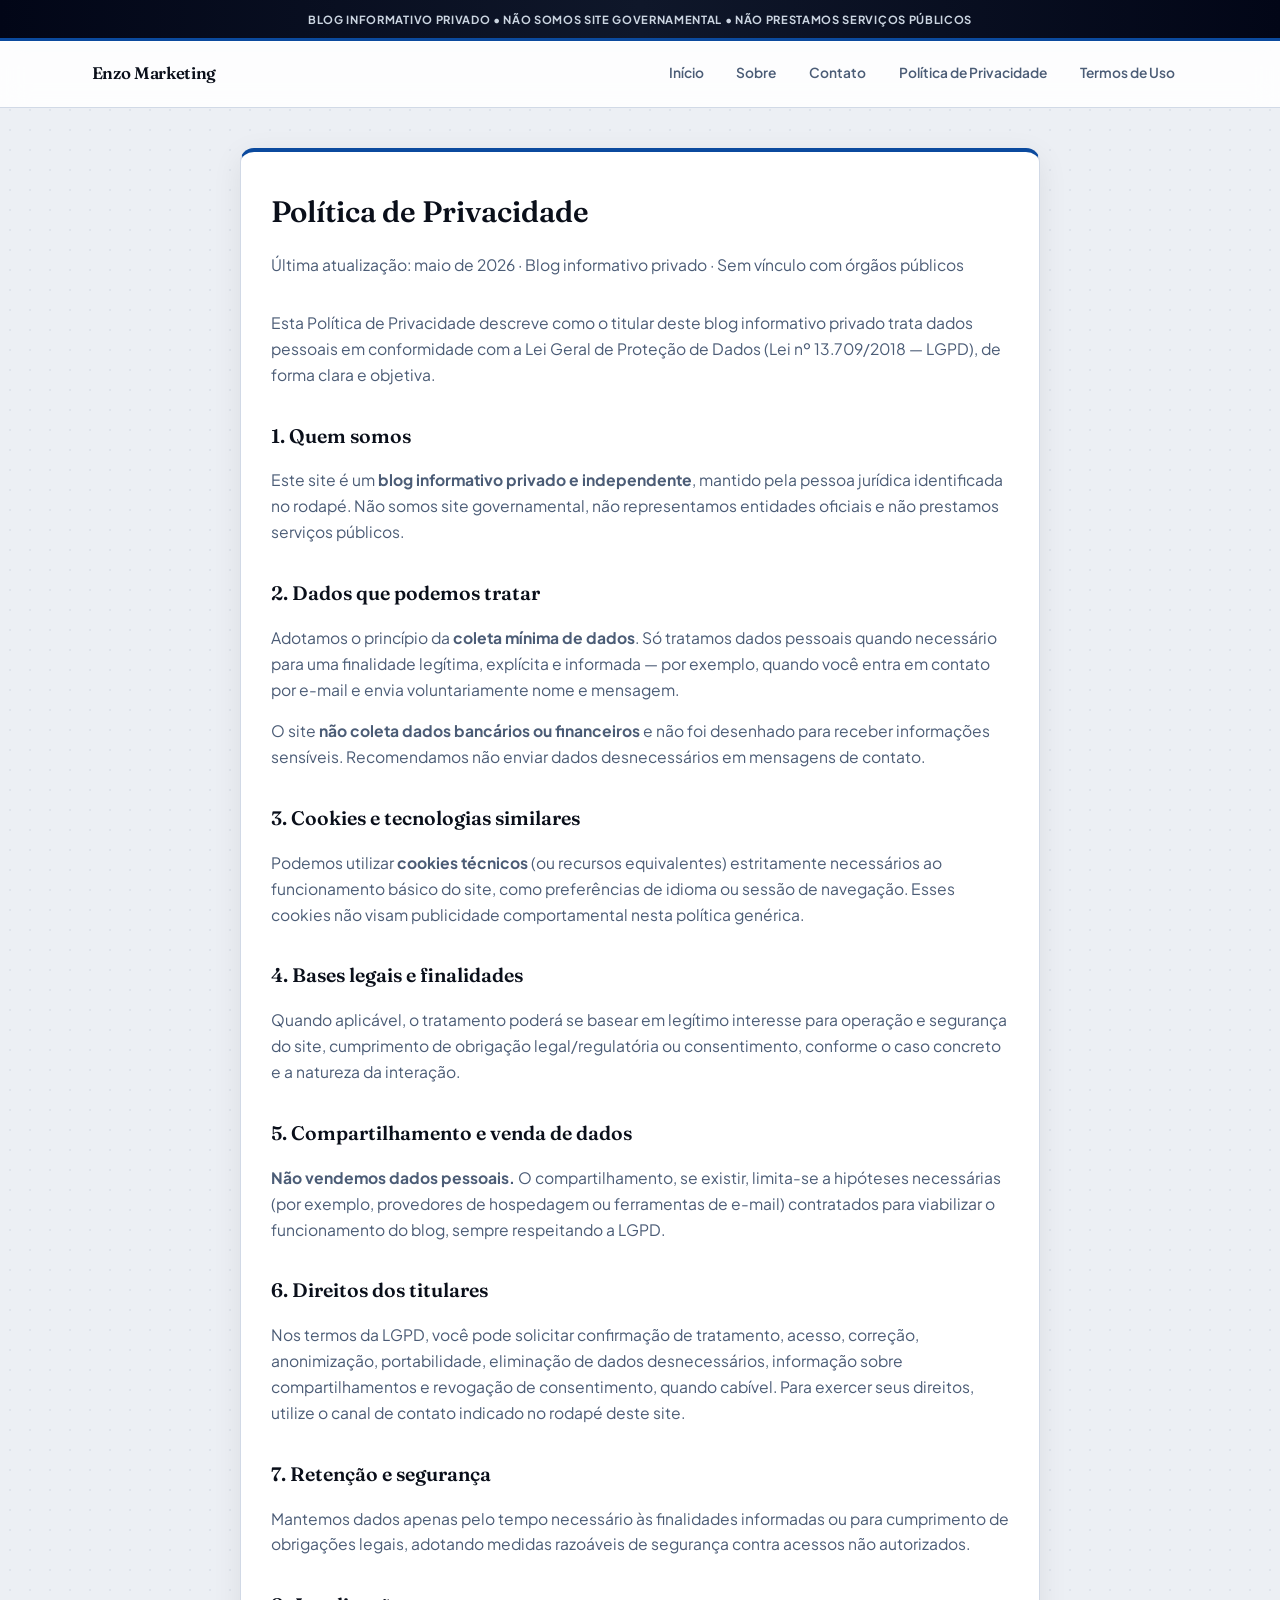
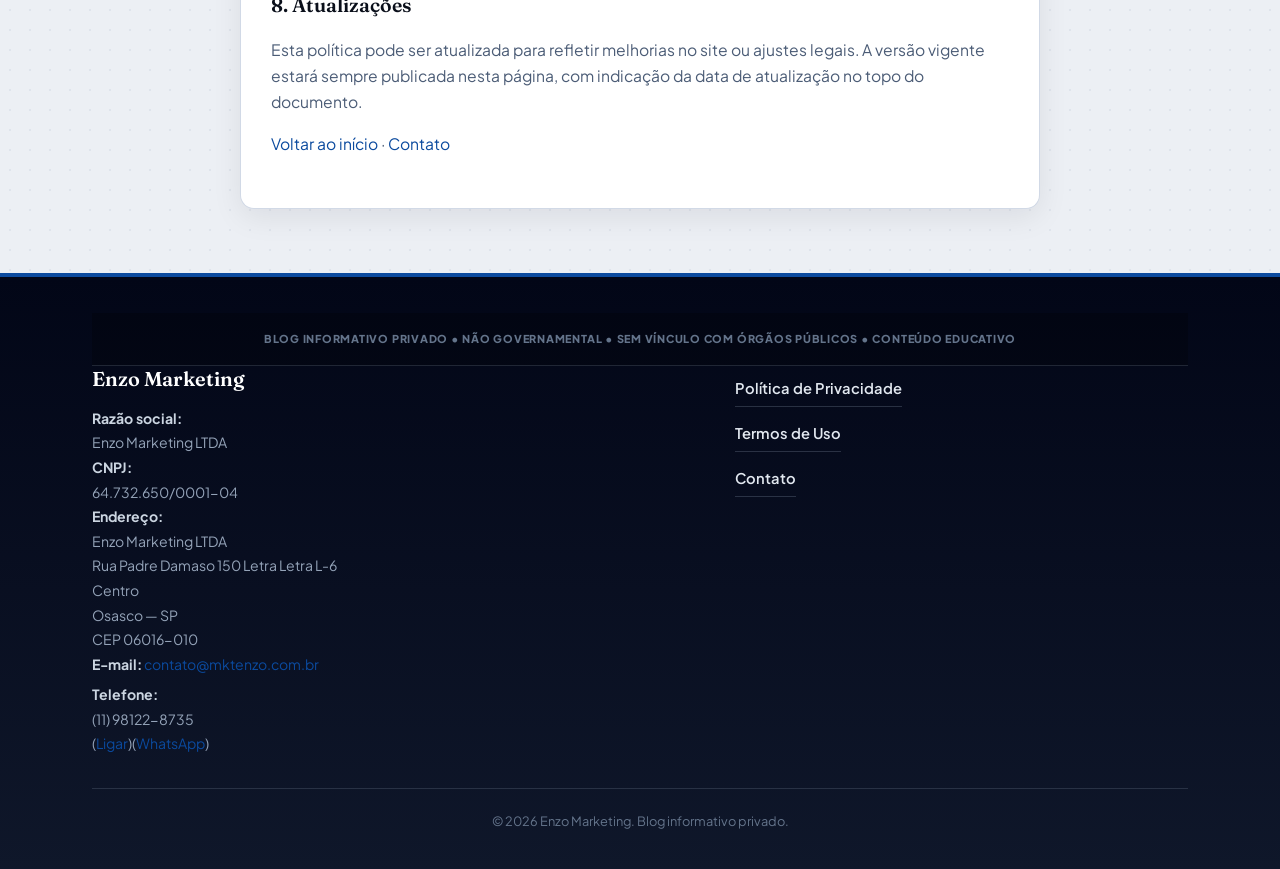
==== privacidade.html @ 241fc30e "Add files via upload" ====
<!DOCTYPE html>
<html lang="pt-BR">
  <head>
    <meta charset="utf-8" />
    <meta name="viewport" content="width=device-width, initial-scale=1" />
    <meta name="description" content="Política de Privacidade do blog informativo sobre mobilidade urbana. Tratamento de dados conforme LGPD." />
    <title>Política de Privacidade</title>
    <link rel="preconnect" href="https://fonts.googleapis.com" />
    <link rel="preconnect" href="https://fonts.gstatic.com" crossorigin />
    <link
      href="https://fonts.googleapis.com/css2?family=Fraunces:ital,opsz,wght@0,9..144,500;0,9..144,600;0,9..144,700;1,9..144,500&family=Plus+Jakarta+Sans:wght@400;500;600;700&display=swap"
      rel="stylesheet"
    />
    <link rel="stylesheet" href="css/style.css" />
  </head>
  <body>
    <a class="skip-link" href="#conteudo-principal">Ir para o conteúdo</a>

    <div class="site-banner" role="note">
      BLOG INFORMATIVO PRIVADO • NÃO SOMOS SITE GOVERNAMENTAL • NÃO PRESTAMOS SERVIÇOS PÚBLICOS
    </div>

    <header class="site-header">
      <div class="header-inner">
        <a class="logo" href="index.html#inicio" data-site="nomeBlog"></a>
        <button
          type="button"
          class="nav-toggle"
          aria-controls="main-nav"
          aria-expanded="false"
          aria-label="Abrir menu"
        >
          Menu
        </button>
        <nav id="main-nav" class="nav" aria-label="Principal">
          <a href="index.html#inicio">Início</a>
          <a href="index.html#sobre">Sobre</a>
          <a href="index.html#contato">Contato</a>
          <a href="privacidade.html" aria-current="page">Política de Privacidade</a>
          <a href="termos.html">Termos de Uso</a>
        </nav>
      </div>
    </header>

    <main id="conteudo-principal" class="legal-page wrap">
      <article>
        <h1>Política de Privacidade</h1>
        <p class="legal-meta">
          Última atualização: maio de 2026 · Blog informativo privado · Sem vínculo com órgãos públicos
        </p>

        <p>
          Esta Política de Privacidade descreve como o titular deste blog informativo privado trata
          dados pessoais em conformidade com a Lei Geral de Proteção de Dados (Lei nº 13.709/2018 —
          LGPD), de forma clara e objetiva.
        </p>

        <h2>1. Quem somos</h2>
        <p>
          Este site é um <strong>blog informativo privado e independente</strong>, mantido pela
          pessoa jurídica identificada no rodapé. Não somos site governamental, não representamos
          entidades oficiais e não prestamos serviços públicos.
        </p>

        <h2>2. Dados que podemos tratar</h2>
        <p>
          Adotamos o princípio da <strong>coleta mínima de dados</strong>. Só tratamos dados
          pessoais quando necessário para uma finalidade legítima, explícita e informada — por
          exemplo, quando você entra em contato por e-mail e envia voluntariamente nome e mensagem.
        </p>
        <p>
          O site <strong>não coleta dados bancários ou financeiros</strong> e não foi desenhado
          para receber informações sensíveis. Recomendamos não enviar dados desnecessários em
          mensagens de contato.
        </p>

        <h2>3. Cookies e tecnologias similares</h2>
        <p>
          Podemos utilizar <strong>cookies técnicos</strong> (ou recursos equivalentes) estritamente
          necessários ao funcionamento básico do site, como preferências de idioma ou sessão de
          navegação. Esses cookies não visam publicidade comportamental nesta política genérica.
        </p>

        <h2>4. Bases legais e finalidades</h2>
        <p>
          Quando aplicável, o tratamento poderá se basear em legítimo interesse para operação e
          segurança do site, cumprimento de obrigação legal/regulatória ou consentimento, conforme o
          caso concreto e a natureza da interação.
        </p>

        <h2>5. Compartilhamento e venda de dados</h2>
        <p>
          <strong>Não vendemos dados pessoais.</strong> O compartilhamento, se existir, limita-se a
          hipóteses necessárias (por exemplo, provedores de hospedagem ou ferramentas de e-mail)
          contratados para viabilizar o funcionamento do blog, sempre respeitando a LGPD.
        </p>

        <h2>6. Direitos dos titulares</h2>
        <p>
          Nos termos da LGPD, você pode solicitar confirmação de tratamento, acesso, correção,
          anonimização, portabilidade, eliminação de dados desnecessários, informação sobre
          compartilhamentos e revogação de consentimento, quando cabível. Para exercer seus direitos,
          utilize o canal de contato indicado no rodapé deste site.
        </p>

        <h2>7. Retenção e segurança</h2>
        <p>
          Mantemos dados apenas pelo tempo necessário às finalidades informadas ou para cumprimento
          de obrigações legais, adotando medidas razoáveis de segurança contra acessos não autorizados.
        </p>

        <h2>8. Atualizações</h2>
        <p>
          Esta política pode ser atualizada para refletir melhorias no site ou ajustes legais. A
          versão vigente estará sempre publicada nesta página, com indicação da data de atualização
          no topo do documento.
        </p>

        <p>
          <a href="index.html">Voltar ao início</a> ·
          <a href="index.html#contato">Contato</a>
        </p>
      </article>
    </main>

    <footer class="site-footer">
      <div class="wrap">
        <p class="footer-banner" role="note">
          BLOG INFORMATIVO PRIVADO • NÃO GOVERNAMENTAL • SEM VÍNCULO COM ÓRGÃOS PÚBLICOS • CONTEÚDO
          EDUCATIVO
        </p>
        <div class="footer-grid">
          <div>
            <div class="footer-brand" data-site="nomeBlog"></div>
            <div class="footer-lines">
              <span><strong>Razão social:</strong> <span data-site="razaoSocial"></span></span>
              <span><strong>CNPJ:</strong> <span data-site="cnpj"></span></span>
              <span
                ><strong>Endereço:</strong>
                <span class="footer-address" data-site="endereco"></span
              ></span>
              <span
                ><strong>E-mail:</strong>
                <a data-site-attr="href:email" href="#" data-site="email"></a
              ></span>
              <span class="footer-phone-line">
                <strong>Telefone:</strong>
                <span data-site="telefone"></span>
                (<a data-site-attr="href:telefone" href="#">Ligar</a>)(<a
                  data-site-wa="telefone"
                  href="#"
                  target="_blank"
                  rel="noopener noreferrer"
                  >WhatsApp</a
                >)
              </span>
            </div>
          </div>
          <div class="footer-links" aria-label="Links do rodapé">
            <a href="privacidade.html" aria-current="page">Política de Privacidade</a>
            <a href="termos.html">Termos de Uso</a>
            <a href="index.html#contato">Contato</a>
          </div>
        </div>
        <p class="footer-copy">
          © <span id="ano-atual"></span>
          <span data-site="nomeBlog"></span>. Blog informativo privado.
        </p>
      </div>
    </footer>

    <script src="js/site-config.js"></script>
    <script src="js/site-init.js"></script>
    <script>
      document.getElementById("ano-atual").textContent = new Date().getFullYear();
    </script>
  </body>
</html>
---- css/style.css ----
:root {
  --color-bg: #eceff4;
  --color-bg-dots: #dfe4ec;
  --color-surface: #ffffff;
  --color-ink: #0a0f1a;
  --color-muted: #4b5c76;
  --color-border: #d1d9e6;
  --color-accent: #0b4a9e;
  --color-accent-hover: #073066;
  --color-accent-soft: #cfe4ff;
  --color-hero-dark: #060b14;
  --font-sans: "Plus Jakarta Sans", system-ui, -apple-system, "Segoe UI", sans-serif;
  --font-display: "Fraunces", Georgia, "Times New Roman", serif;
  --radius: 14px;
  --radius-sm: 10px;
  --shadow: 0 2px 8px rgba(6, 11, 20, 0.06);
  --shadow-md: 0 8px 30px rgba(6, 11, 20, 0.08);
  --shadow-lg: 0 20px 50px rgba(6, 11, 20, 0.12);
  --max: 1140px;
}

*,
*::before,
*::after {
  box-sizing: border-box;
}

html {
  scroll-behavior: smooth;
}

body {
  margin: 0;
  font-family: var(--font-sans);
  font-size: 1rem;
  line-height: 1.65;
  color: var(--color-ink);
  background-color: var(--color-bg);
  background-image: radial-gradient(var(--color-bg-dots) 1px, transparent 1px);
  background-size: 20px 20px;
}

img {
  max-width: 100%;
  height: auto;
}

a {
  color: var(--color-accent);
  text-decoration: none;
}

a:hover {
  text-decoration: underline;
}

.skip-link {
  position: absolute;
  left: -9999px;
  top: auto;
  width: 1px;
  height: 1px;
  overflow: hidden;
}

.skip-link:focus {
  position: fixed;
  left: 1rem;
  top: 1rem;
  width: auto;
  height: auto;
  padding: 0.5rem 1rem;
  background: var(--color-accent);
  color: #fff;
  z-index: 1000;
  border-radius: 6px;
}

.site-banner {
  background: linear-gradient(90deg, #020617 0%, #0f172a 50%, #020617 100%);
  color: #cbd5e1;
  text-align: center;
  font-size: 0.7rem;
  letter-spacing: 0.06em;
  text-transform: uppercase;
  padding: 0.6rem 1rem;
  font-weight: 700;
  border-bottom: 3px solid var(--color-accent);
}

.site-header {
  position: sticky;
  top: 0;
  z-index: 50;
  background: rgba(255, 255, 255, 0.88);
  backdrop-filter: blur(14px);
  border-bottom: 1px solid var(--color-border);
  box-shadow: 0 1px 0 rgba(255, 255, 255, 0.8) inset;
}

.header-inner {
  max-width: var(--max);
  margin: 0 auto;
  padding: 0.9rem 1.35rem;
  display: flex;
  align-items: center;
  justify-content: space-between;
  gap: 1rem;
  flex-wrap: wrap;
}

.logo {
  font-family: var(--font-display);
  font-weight: 600;
  font-size: 1.05rem;
  color: var(--color-ink);
  text-decoration: none;
  letter-spacing: -0.02em;
  max-width: min(100%, 20rem);
  line-height: 1.25;
}

.logo:hover {
  text-decoration: none;
  color: var(--color-accent);
}

.nav-toggle {
  display: none;
  background: var(--color-surface);
  border: 1px solid var(--color-border);
  border-radius: var(--radius-sm);
  padding: 0.5rem 0.75rem;
  font: inherit;
  font-weight: 600;
  font-size: 0.85rem;
  cursor: pointer;
  color: var(--color-ink);
}

.nav {
  display: flex;
  flex-wrap: wrap;
  align-items: center;
  gap: 0.35rem;
}

.nav a {
  color: var(--color-muted);
  font-size: 0.86rem;
  font-weight: 600;
  text-decoration: none;
  padding: 0.45rem 0.85rem;
  border-radius: 999px;
  transition: background 0.15s, color 0.15s;
}

.nav a:hover {
  color: var(--color-accent);
  background: var(--color-accent-soft);
  text-decoration: none;
}

@media (max-width: 768px) {
  .nav-toggle {
    display: inline-flex;
  }

  .nav {
    display: none;
    width: 100%;
    flex-direction: column;
    align-items: stretch;
    padding-top: 0.65rem;
    border-top: 1px solid var(--color-border);
    gap: 0.25rem;
  }

  .nav a {
    border-radius: var(--radius-sm);
    padding: 0.6rem 0.75rem;
  }

  .nav.is-open {
    display: flex;
  }
}

main {
  overflow-x: hidden;
}

.wrap {
  max-width: var(--max);
  margin: 0 auto;
  padding: 0 1.35rem;
}

/* ——— Hero ——— */
.hero {
  padding: 0;
  margin: 0;
  position: relative;
}

.hero-split {
  display: grid;
  min-height: 0;
}

@media (min-width: 900px) {
  .hero-split {
    grid-template-columns: 1fr minmax(300px, 36%);
    min-height: min(78vh, 620px);
    align-items: stretch;
  }
}

.hero-intro {
  position: relative;
  background: linear-gradient(155deg, #020617 0%, #0f172a 42%, #172554 88%);
  color: #e2e8f0;
  padding: 2.75rem 1.35rem 3rem;
}

@media (min-width: 900px) {
  .hero-intro {
    padding: clamp(2.5rem, 6vw, 4.5rem) clamp(1.35rem, 4vw, 3rem) clamp(3rem, 6vw, 5rem)
      max(1.35rem, calc((100vw - var(--max)) / 2 + 1.35rem));
    display: flex;
    flex-direction: column;
    justify-content: center;
  }
}

.hero-intro::after {
  content: "";
  position: absolute;
  inset: 0;
  background: radial-gradient(ellipse 80% 50% at 70% 0%, rgba(59, 130, 246, 0.22), transparent 55%);
  pointer-events: none;
}

.hero-intro > * {
  position: relative;
  z-index: 1;
}

.hero-badge {
  display: inline-block;
  font-size: 0.72rem;
  font-weight: 700;
  text-transform: uppercase;
  letter-spacing: 0.1em;
  color: #bfdbfe;
  background: rgba(255, 255, 255, 0.08);
  border: 1px solid rgba(255, 255, 255, 0.14);
  padding: 0.4rem 0.85rem;
  border-radius: 999px;
  margin-bottom: 1.15rem;
}

.hero h1 {
  font-family: var(--font-display);
  font-size: clamp(1.9rem, 4.2vw, 2.85rem);
  line-height: 1.12;
  letter-spacing: -0.02em;
  margin: 0 0 1rem;
  color: #fff;
  font-weight: 600;
  max-width: 18ch;
}

.hero-lead {
  font-size: 1.05rem;
  color: #94a3b8;
  max-width: 36rem;
  margin: 0 0 1.85rem;
}

.hero-actions {
  display: flex;
  flex-wrap: wrap;
  gap: 0.65rem;
}

.btn {
  display: inline-flex;
  align-items: center;
  justify-content: center;
  gap: 0.4rem;
  padding: 0.8rem 1.4rem;
  border-radius: 999px;
  font-weight: 700;
  font-size: 0.9rem;
  text-decoration: none;
  border: 2px solid transparent;
  cursor: pointer;
  transition: background 0.15s, color 0.15s, border-color 0.15s, transform 0.12s;
}

.btn:active {
  transform: scale(0.98);
}

.btn-primary {
  background: #fff;
  color: #0f172a;
}

.btn-primary:hover {
  background: var(--color-accent-soft);
  text-decoration: none;
  color: #0f172a;
}

.btn-ghost {
  background: transparent;
  color: #e2e8f0;
  border-color: rgba(255, 255, 255, 0.35);
}

.btn-ghost:hover {
  border-color: #fff;
  color: #fff;
  text-decoration: none;
}

.hero-aside {
  background: var(--color-surface);
  position: relative;
  display: flex;
  align-items: center;
  padding: 2rem 1.35rem 2.5rem;
  box-shadow: var(--shadow-lg);
}

@media (min-width: 900px) {
  .hero-aside {
    margin-left: -2.5rem;
    margin-top: 2.5rem;
    margin-bottom: 2.5rem;
    margin-right: max(0px, calc((100vw - var(--max)) / 2));
    border-radius: var(--radius);
    border: 1px solid var(--color-border);
    align-self: center;
    padding: 2rem 2rem 2.25rem;
    z-index: 2;
  }
}

.hero-aside-inner {
  width: 100%;
}

.hero-aside h2 {
  font-family: var(--font-display);
  font-size: 1.35rem;
  margin: 0 0 1rem;
  color: var(--color-ink);
  font-weight: 600;
}

.hero-aside ul {
  margin: 0;
  padding: 0;
  list-style: none;
  color: var(--color-muted);
  font-size: 0.95rem;
}

.hero-aside li {
  position: relative;
  padding-left: 1.1rem;
  border-left: 3px solid var(--color-accent);
  margin-bottom: 0.85rem;
}

.hero-aside li:last-child {
  margin-bottom: 0;
}

/* ——— Sections ——— */
.section {
  padding: 3.25rem 0;
}

.section--surface {
  background: var(--color-surface);
  border-block: 1px solid var(--color-border);
  box-shadow: var(--shadow);
}

.section--band {
  padding: 2.5rem 0;
  background: linear-gradient(180deg, #f1f5f9 0%, var(--color-bg) 100%);
}

.section--readable .wrap {
  max-width: 880px;
}

.section--contact .wrap {
  max-width: var(--max);
}

.section-head {
  margin-bottom: 2.25rem;
}

.section-head--row {
  display: grid;
  gap: 1rem 1.75rem;
  align-items: start;
}

@media (min-width: 640px) {
  .section-head--row {
    grid-template-columns: auto 1fr;
    align-items: end;
  }
}

.section-kicker {
  font-size: 0.75rem;
  font-weight: 800;
  text-transform: uppercase;
  letter-spacing: 0.14em;
  color: var(--color-accent);
  padding: 0.35rem 0;
  border-bottom: 3px solid var(--color-accent);
  width: fit-content;
  line-height: 1.2;
}

.section-head-text h2 {
  font-family: var(--font-display);
  font-size: clamp(1.5rem, 3vw, 2rem);
  letter-spacing: -0.02em;
  margin: 0 0 0.45rem;
  font-weight: 600;
  color: var(--color-ink);
}

.section-head-text p {
  margin: 0;
  color: var(--color-muted);
  font-size: 1.02rem;
}

/* ——— Cards ——— */
.cards-grid {
  display: grid;
  gap: 1rem;
  grid-template-columns: 1fr;
}

@media (min-width: 640px) {
  .cards-grid {
    grid-template-columns: repeat(2, 1fr);
  }
}

@media (min-width: 1024px) {
  .cards-grid {
    grid-template-columns: repeat(3, 1fr);
  }

  .card--feature {
    grid-column: span 2;
    display: grid;
    grid-template-columns: auto 1fr;
    gap: 1.25rem 1.5rem;
    align-items: start;
    padding: 1.6rem 1.75rem;
  }

  .card--feature .card-icon {
    width: 52px;
    height: 52px;
    font-size: 1.35rem;
    margin-bottom: 0;
  }

  .card--feature h3 {
    font-size: 1.35rem;
  }

  .card--feature p {
    grid-column: 1 / -1;
    font-size: 1rem;
    max-width: 48ch;
  }
}

.card {
  background: var(--color-surface);
  border-radius: var(--radius);
  padding: 1.4rem 1.35rem 1.35rem;
  border: 1px solid var(--color-border);
  box-shadow: var(--shadow);
  transition: border-color 0.18s, box-shadow 0.18s, transform 0.18s;
}

.card:hover {
  border-color: #93c5fd;
  box-shadow: var(--shadow-md);
  transform: translateY(-2px);
}

.card-icon {
  width: 44px;
  height: 44px;
  border-radius: 12px;
  background: linear-gradient(145deg, var(--color-accent-soft), #e0e7ff);
  color: var(--color-accent);
  display: flex;
  align-items: center;
  justify-content: center;
  font-size: 1.1rem;
  margin-bottom: 0.95rem;
  font-weight: 800;
  font-family: var(--font-display);
}

.card h3 {
  font-family: var(--font-display);
  font-size: 1.12rem;
  margin: 0 0 0.45rem;
  font-weight: 600;
}

.card p {
  margin: 0;
  font-size: 0.93rem;
  color: var(--color-muted);
  line-height: 1.6;
}

.notice {
  margin: 0;
  padding: 1.6rem 1.5rem 1.6rem 1.35rem;
  background: var(--color-surface);
  color: var(--color-muted);
  border-radius: var(--radius);
  border: 1px solid var(--color-border);
  box-shadow: var(--shadow-md);
  font-size: 0.98rem;
  line-height: 1.7;
  border-left: 5px solid var(--color-accent);
}

.notice strong {
  color: var(--color-ink);
  font-weight: 700;
}

.about-block {
  background: var(--color-surface);
  border-radius: var(--radius);
  padding: 2rem 1.75rem;
  border: 1px solid var(--color-border);
  box-shadow: var(--shadow);
  border-top: 4px solid var(--color-accent);
}

.about-block p {
  margin: 0;
  color: var(--color-muted);
  font-size: 1.06rem;
  line-height: 1.75;
}

.faq {
  max-width: 100%;
}

.faq-item {
  background: var(--color-surface);
  border: 1px solid var(--color-border);
  border-radius: var(--radius);
  margin-bottom: 0.65rem;
  overflow: hidden;
  box-shadow: var(--shadow);
}

.faq-item summary {
  padding: 1.05rem 1.2rem;
  font-weight: 700;
  font-size: 0.95rem;
  cursor: pointer;
  list-style: none;
  display: flex;
  justify-content: space-between;
  align-items: center;
  gap: 1rem;
}

.faq-item summary::-webkit-details-marker {
  display: none;
}

.faq-item summary::after {
  content: "+";
  width: 2rem;
  height: 2rem;
  border-radius: 8px;
  background: var(--color-accent-soft);
  color: var(--color-accent);
  display: flex;
  align-items: center;
  justify-content: center;
  font-size: 1.1rem;
  font-weight: 800;
  flex-shrink: 0;
}

.faq-item[open] summary::after {
  content: "−";
}

.faq-body {
  padding: 0 1.2rem 1.15rem;
  color: var(--color-muted);
  font-size: 0.96rem;
  border-top: 1px dashed var(--color-border);
  padding-top: 0.85rem;
}

.contact-grid {
  display: grid;
  gap: 1rem;
}

@media (min-width: 720px) {
  .contact-grid {
    grid-template-columns: repeat(2, 1fr);
  }
}

@media (min-width: 1024px) {
  .section--contact .contact-grid {
    grid-template-columns: repeat(4, 1fr);
    grid-auto-flow: dense;
  }

  .section--contact .contact-card:nth-child(1) {
    grid-column: span 2;
  }

  .section--contact .contact-card:nth-child(4) {
    grid-column: span 2;
    grid-row: span 2;
  }

  .section--contact .contact-card:nth-child(4) dd {
    font-size: 0.98rem;
  }
}

.contact-card {
  background: var(--color-surface);
  border-radius: var(--radius);
  padding: 1.35rem 1.35rem 1.3rem;
  border: 1px solid var(--color-border);
  box-shadow: var(--shadow);
}

.contact-card dt {
  font-size: 0.72rem;
  text-transform: uppercase;
  letter-spacing: 0.1em;
  color: var(--color-accent);
  font-weight: 800;
  margin-bottom: 0.4rem;
}

.contact-card dd {
  margin: 0;
  font-size: 0.98rem;
}

.contact-card dd.is-multiline {
  white-space: pre-line;
  line-height: 1.55;
}

.contact-inline {
  display: flex;
  flex-wrap: wrap;
  align-items: baseline;
  gap: 0.25rem 0.35rem;
}

.contact-inline .contact-actions {
  color: var(--color-muted);
  font-size: 0.92rem;
}

.contact-inline .contact-actions a {
  font-weight: 700;
}

.contact-card a {
  word-break: break-word;
}

.legal-page {
  padding: 2.5rem 0 4rem;
}

.legal-page article {
  background: var(--color-surface);
  border-radius: var(--radius);
  padding: 2.25rem 1.85rem;
  border: 1px solid var(--color-border);
  box-shadow: var(--shadow-md);
  max-width: 800px;
  margin: 0 auto;
  border-top: 4px solid var(--color-accent);
}

.legal-page h1 {
  font-family: var(--font-display);
  font-size: 1.85rem;
  margin: 0 0 0.5rem;
  font-weight: 600;
}

.legal-meta {
  color: var(--color-muted);
  font-size: 0.9rem;
  margin-bottom: 2rem;
}

.legal-page h2 {
  font-family: var(--font-display);
  font-size: 1.22rem;
  margin: 2rem 0 0.65rem;
  font-weight: 600;
}

.legal-page p,
.legal-page li {
  color: var(--color-muted);
  font-size: 0.98rem;
}

.legal-page ul {
  padding-left: 1.25rem;
}

.site-footer {
  background: linear-gradient(180deg, #020617 0%, #0f172a 100%);
  color: #94a3b8;
  padding: 0;
  margin-top: 0;
  border-top: 4px solid var(--color-accent);
}

.footer-banner {
  text-align: center;
  font-size: 0.68rem;
  font-weight: 800;
  letter-spacing: 0.07em;
  text-transform: uppercase;
  color: #64748b;
  padding: 1.1rem 1rem;
  margin: 0;
  border-bottom: 1px solid rgba(148, 163, 184, 0.2);
  line-height: 1.55;
  background: rgba(0, 0, 0, 0.25);
}

.site-footer .wrap {
  padding-top: 2.25rem;
  padding-bottom: 1.5rem;
}

.footer-grid {
  display: grid;
  gap: 2rem;
}

@media (min-width: 720px) {
  .footer-grid {
    grid-template-columns: 1.35fr 1fr;
    align-items: start;
  }
}

.footer-brand {
  font-family: var(--font-display);
  font-weight: 600;
  font-size: 1.25rem;
  color: #fff;
  margin-bottom: 0.85rem;
  line-height: 1.3;
}

.footer-lines {
  font-size: 0.88rem;
  line-height: 1.75;
}

.footer-lines span {
  display: block;
}

.footer-lines strong {
  color: #cbd5e1;
}

.footer-address {
  display: inline-block;
  white-space: pre-line;
  vertical-align: top;
  max-width: 100%;
}

.footer-phone-line {
  margin-top: 0.35rem;
}

.footer-links {
  display: flex;
  flex-direction: column;
  gap: 0.55rem;
  padding-top: 0.25rem;
}

.footer-links a {
  color: #e2e8f0;
  font-size: 0.92rem;
  font-weight: 600;
  padding: 0.35rem 0;
  border-bottom: 1px solid rgba(148, 163, 184, 0.25);
  width: fit-content;
}

.footer-links a:hover {
  color: #fff;
  border-bottom-color: var(--color-accent-soft);
  text-decoration: none;
}

.footer-copy {
  margin-top: 2rem;
  padding-top: 1.35rem;
  border-top: 1px solid rgba(148, 163, 184, 0.2);
  font-size: 0.8rem;
  color: #64748b;
  text-align: center;
}
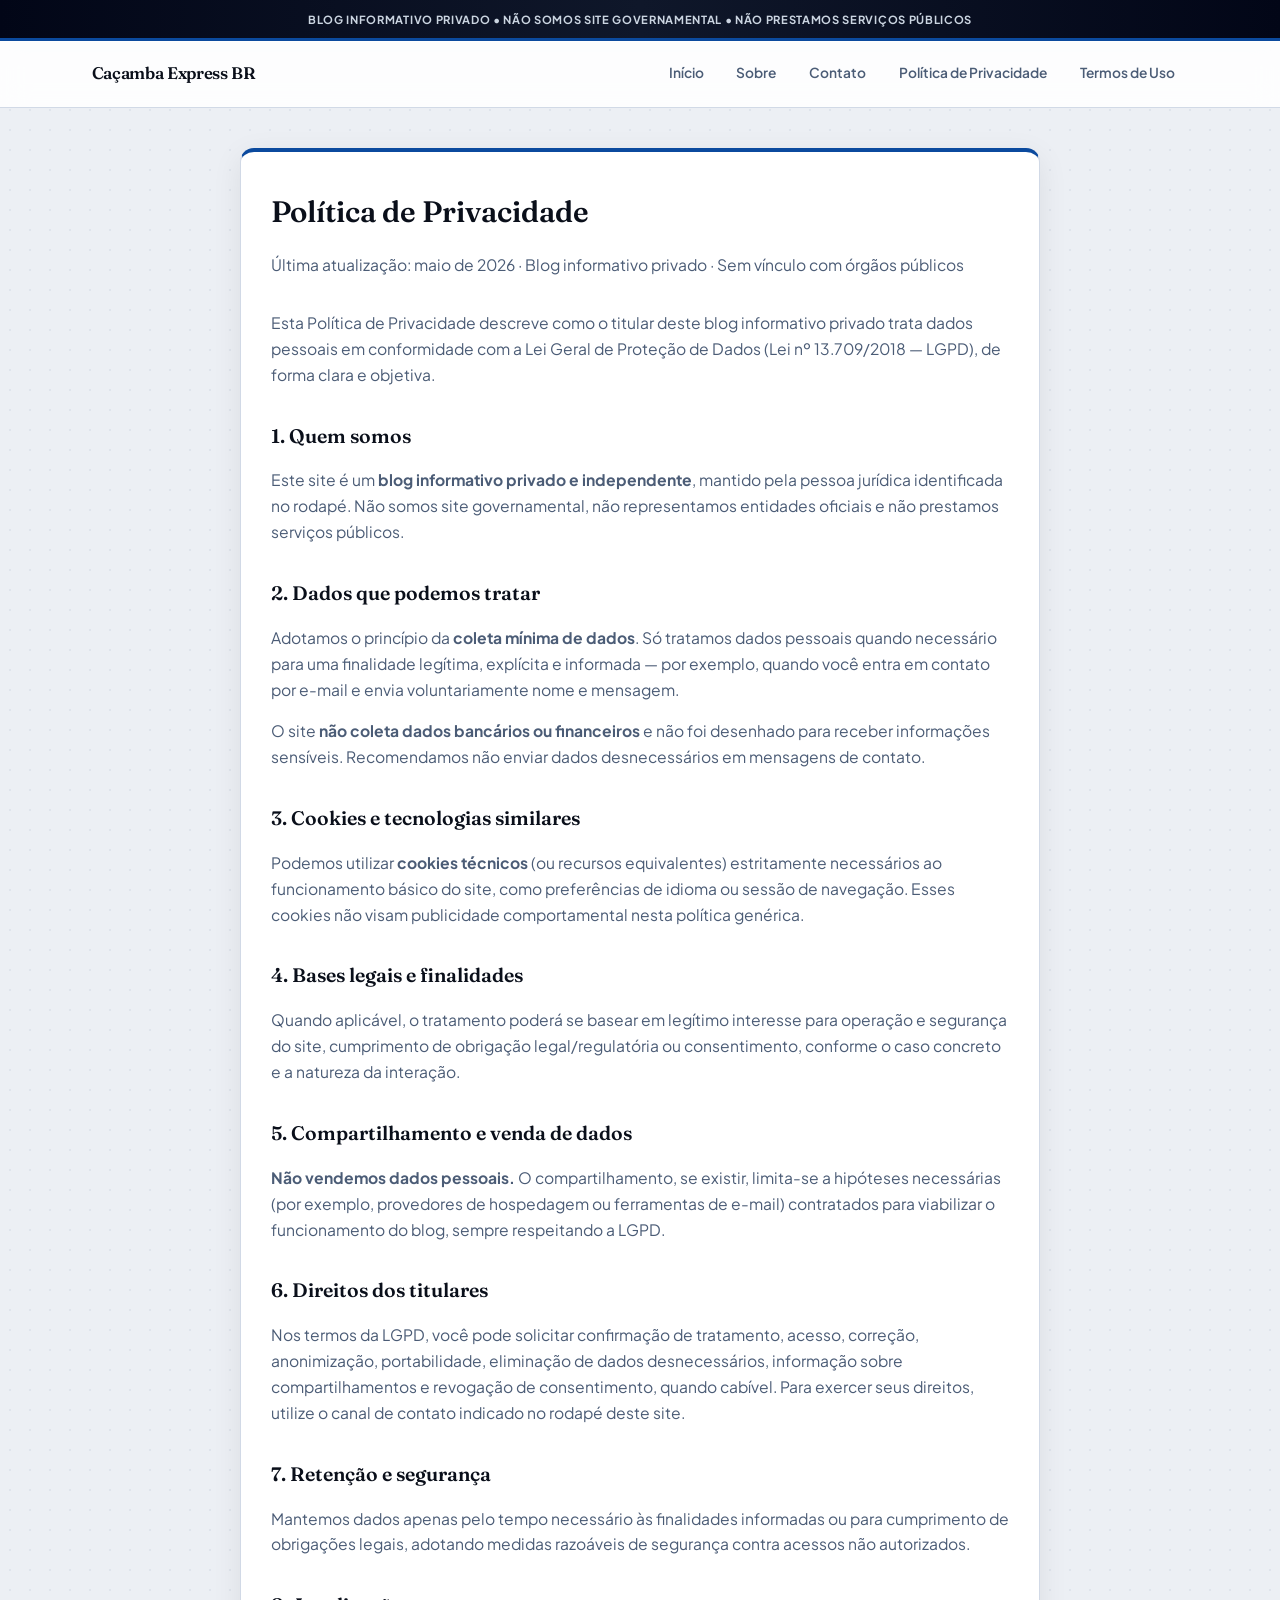
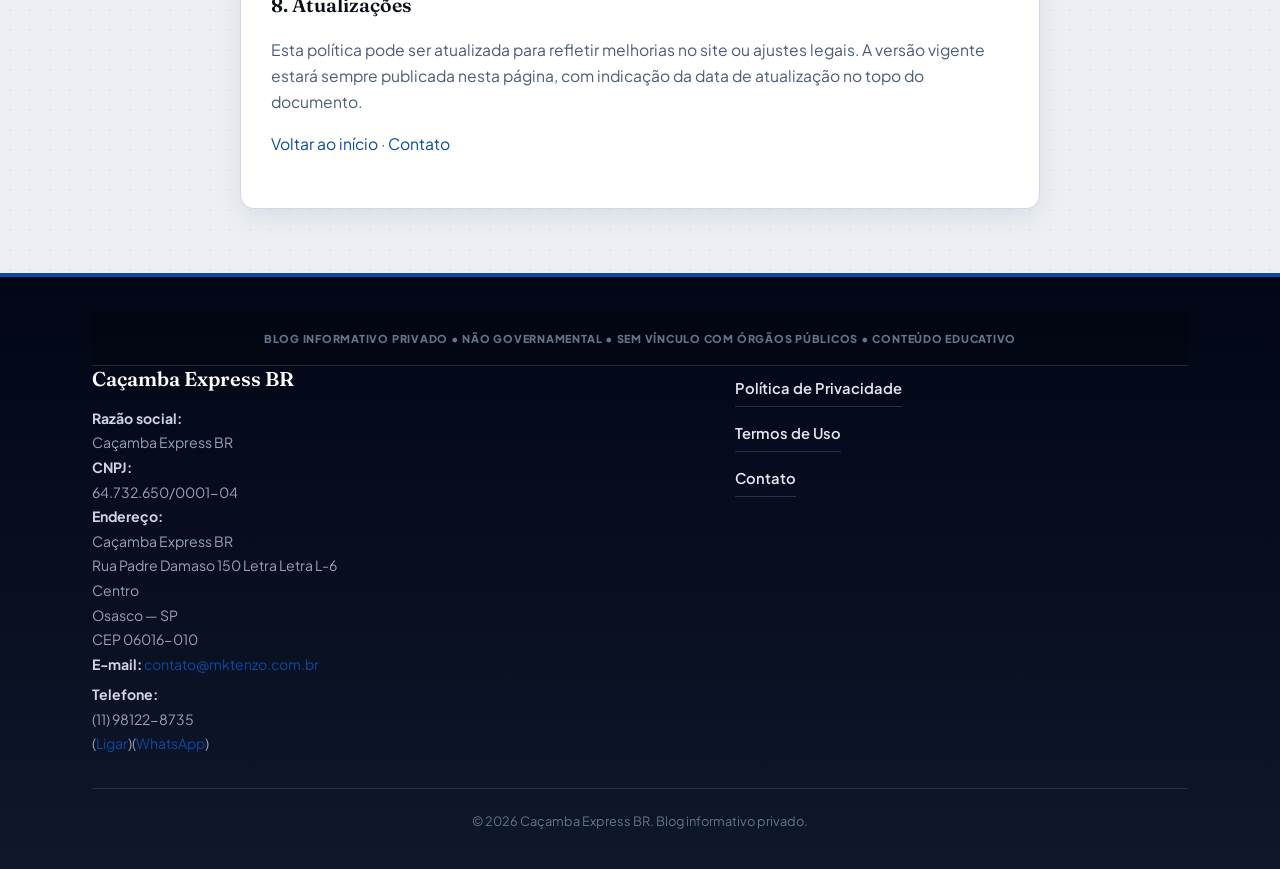
==== commit 311d0e42: "Add files via upload" ====
--- a/privacidade.html
+++ b/privacidade.html
@@ -3,7 +3,7 @@
   <head>
     <meta charset="utf-8" />
     <meta name="viewport" content="width=device-width, initial-scale=1" />
-    <meta name="description" content="Política de Privacidade do blog informativo sobre mobilidade urbana. Tratamento de dados conforme LGPD." />
+    <meta name="description" content="Política de Privacidade do Caçamba Express BR. Blog informativo sobre caçambas e resíduos. Tratamento de dados conforme LGPD." />
     <title>Política de Privacidade</title>
     <link rel="preconnect" href="https://fonts.googleapis.com" />
     <link rel="preconnect" href="https://fonts.gstatic.com" crossorigin />
